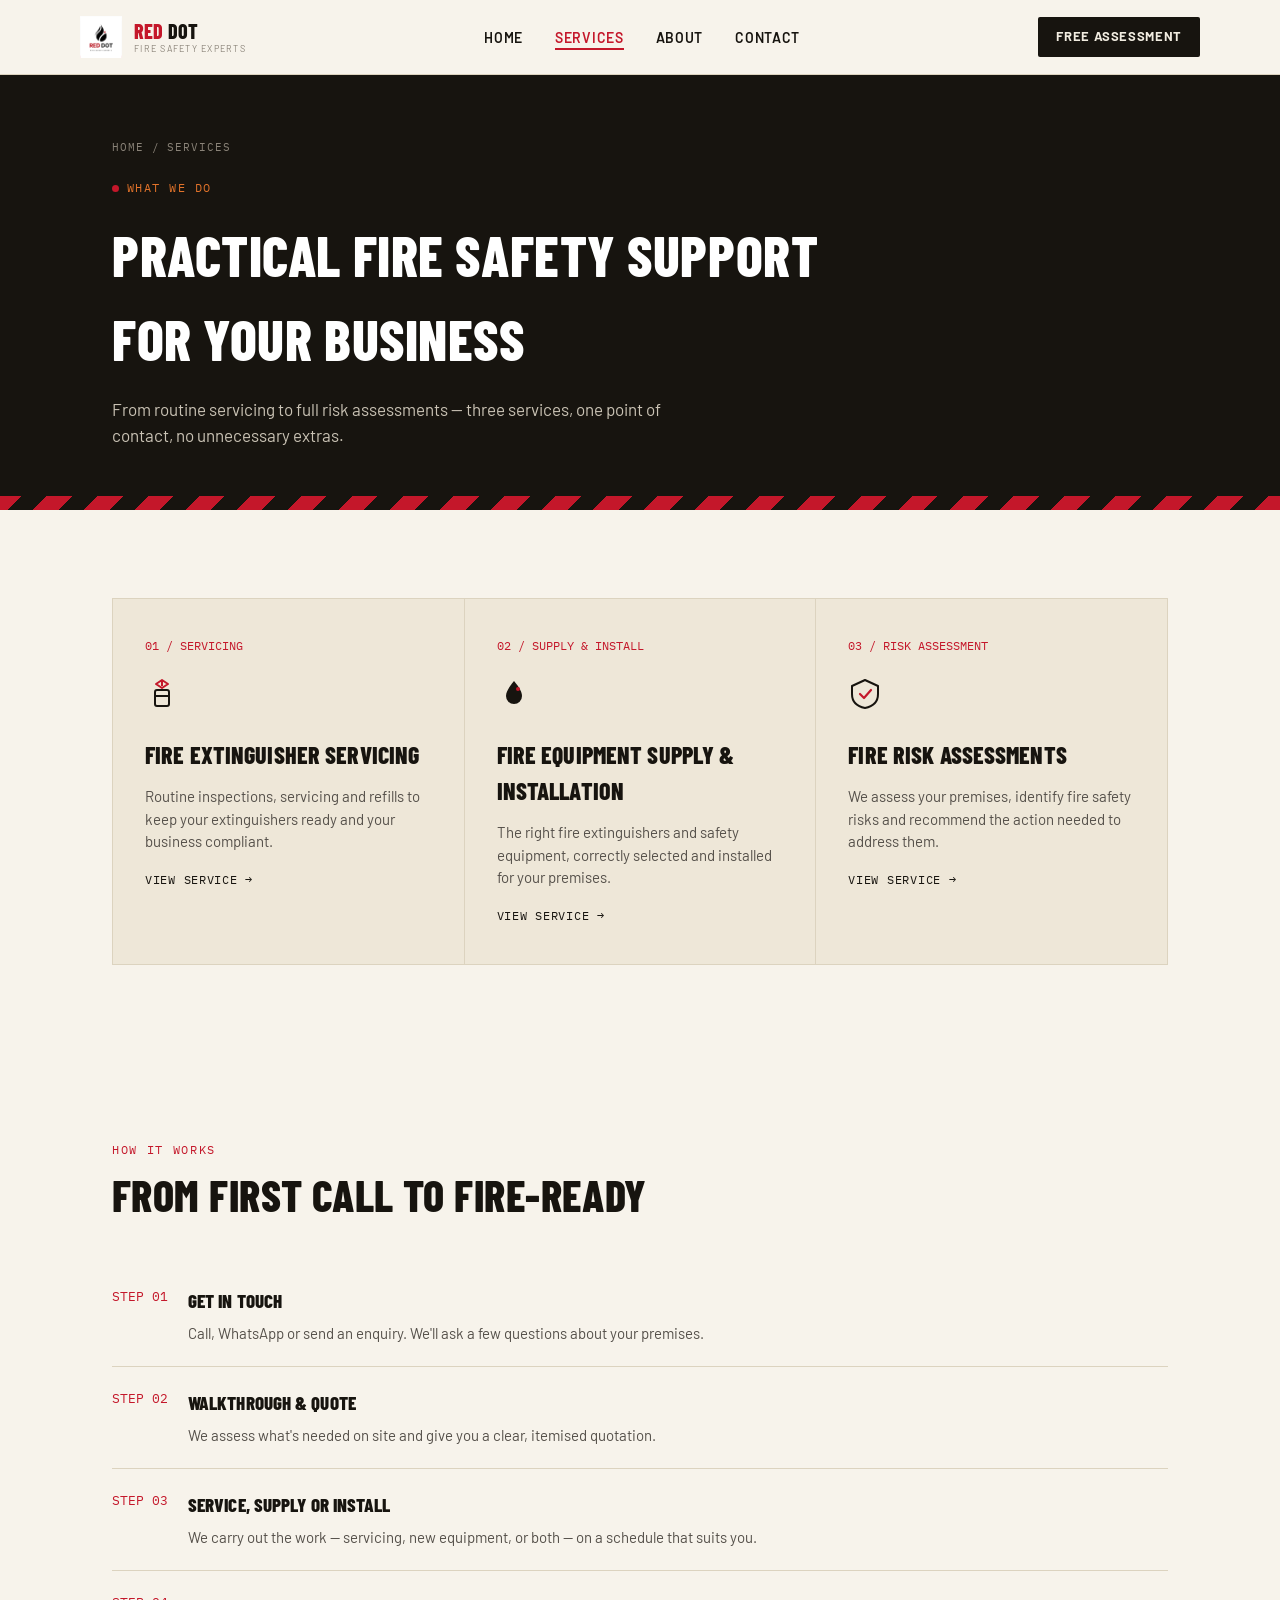
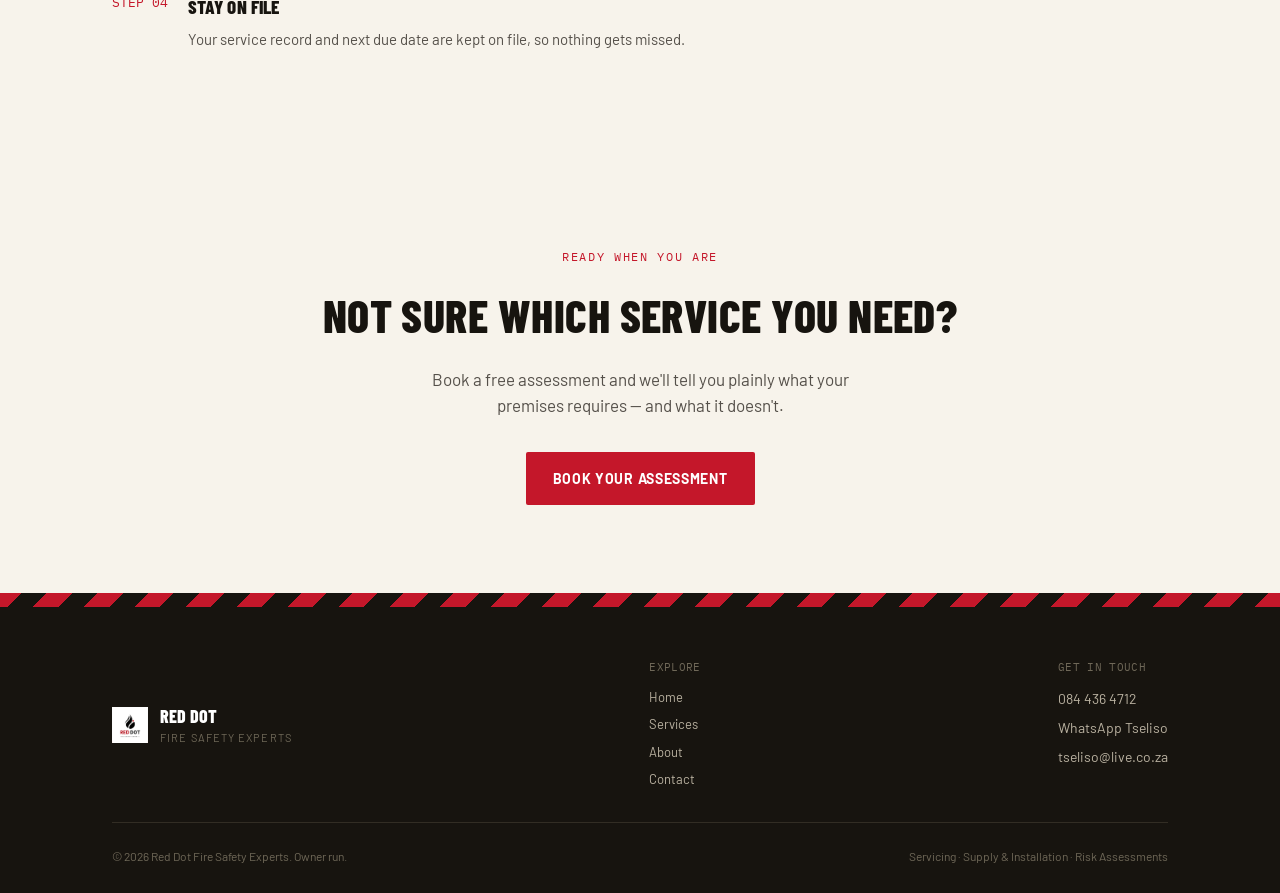
==== services/index.html @ 3ea18619 "Add project files." ====
<!DOCTYPE html>
<html lang="en">
<head>
<meta charset="UTF-8">
<meta name="viewport" content="width=device-width, initial-scale=1.0">
<title>Services — Red Dot Fire Safety Experts</title>
<meta name="description" content="Fire extinguisher servicing, equipment supply and installation, and fire risk assessments for businesses across South Africa.">
<link rel="preconnect" href="https://fonts.googleapis.com">
<link rel="preconnect" href="https://fonts.gstatic.com" crossorigin>
<link href="https://fonts.googleapis.com/css2?family=Barlow+Condensed:wght@600;700;800&family=Barlow:wght@400;500;600&family=IBM+Plex+Mono:wght@500;600&display=swap" rel="stylesheet">
<link rel="stylesheet" href="../assets/style.css">
</head>
<body>
<header>
  <div class="wrap nav-row">
    <a href="../index.html" class="brand">
      <img src="../assets/logo.png" alt="Red Dot Fire Safety Experts logo">
      <div class="brand-name">
        <span class="lockup"><span class="red">Red</span> <span class="ink">Dot</span></span>
        <span class="tag">Fire Safety Experts</span>
      </div>
    </a>
    <nav class="desktop-nav">
      <ul>
        <li><a href="../index.html">Home</a></li>
        <li><a href="../services/index.html" class="active">Services</a></li>
        <li><a href="../about.html">About</a></li>
        <li><a href="../contact.html">Contact</a></li>
      </ul>
    </nav>
    <a href="../contact.html" class="nav-cta desktop-only">Free assessment</a>
    <button class="nav-toggle" id="navToggle" aria-label="Open menu">
      <span></span><span></span><span></span>
    </button>
  </div>
</header>

<div class="mobile-panel" id="mobilePanel">
  <div class="close-row"><button class="close-btn" id="navClose" aria-label="Close menu">&times;</button></div>
  <ul>
    <li><a href="../index.html">Home</a></li>
    <li><a href="../services/index.html" class="active">Services</a></li>
    <li><a href="../about.html">About</a></li>
    <li><a href="../contact.html">Contact</a></li>
  </ul>
  <a href="../contact.html" class="btn btn-primary mp-cta">Free assessment</a>
</div>
<main>

<section class="page-banner">
  <div class="wrap">
    <div class="crumb"><a href="../index.html">Home</a><span class="sep">/</span>Services</div>
    <span class="eyebrow"><span class="dot-mark"></span>What we do</span>
    <h1>Practical fire safety support for your business</h1>
    <p>From routine servicing to full risk assessments &mdash; three services, one point of contact, no unnecessary extras.</p>
  </div>
</section>

<div class="hazard"></div>

<section>
  <div class="wrap">
    <div class="svc-grid reveal">
      <a href="servicing.html" class="svc-card">
        <span class="svc-num">01 / SERVICING</span>
        <svg class="svc-icon" viewBox="0 0 34 34" fill="none"><path d="M17 3v6M17 3l6 4-6 4-6-4 6-4Z" stroke="#C4172A" stroke-width="2" stroke-linejoin="round"/><rect x="10" y="13" width="14" height="16" rx="2" stroke="#17140F" stroke-width="2"/><path d="M10 19h14" stroke="#17140F" stroke-width="2"/></svg>
        <h3>Fire extinguisher servicing</h3>
        <p>Routine inspections, servicing and refills to keep your extinguishers ready and your business compliant.</p>
        <span class="svc-more">View service &rarr;</span>
      </a>
      <a href="supply-install.html" class="svc-card">
        <span class="svc-num">02 / SUPPLY &amp; INSTALL</span>
        <svg class="svc-icon" viewBox="0 0 34 34" fill="none"><path d="M17 4C12 10 9 15 9 19a8 8 0 0 0 16 0c0-4-3-9-8-15Z" fill="#17140F"/><circle cx="21" cy="12" r="2" fill="#C4172A"/></svg>
        <h3>Fire equipment supply &amp; installation</h3>
        <p>The right fire extinguishers and safety equipment, correctly selected and installed for your premises.</p>
        <span class="svc-more">View service &rarr;</span>
      </a>
      <a href="risk-assessment.html" class="svc-card">
        <span class="svc-num">03 / RISK ASSESSMENT</span>
        <svg class="svc-icon" viewBox="0 0 34 34" fill="none"><path d="M17 3 30 9v8c0 8-5.5 12.5-13 14C9.5 29.5 4 25 4 17V9l13-6Z" stroke="#17140F" stroke-width="2" stroke-linejoin="round"/><path d="M12 17l4 4 7-8" stroke="#C4172A" stroke-width="2.2" stroke-linecap="round" stroke-linejoin="round"/></svg>
        <h3>Fire risk assessments</h3>
        <p>We assess your premises, identify fire safety risks and recommend the action needed to address them.</p>
        <span class="svc-more">View service &rarr;</span>
      </a>
    </div>
  </div>
</section>

<section class="why">
  <div class="wrap">
    <div class="section-head reveal">
      <span class="kicker">How it works</span>
      <h2>From first call to fire-ready</h2>
    </div>
    <ul class="process reveal">
      <li><span class="step-num">STEP 01</span><div><h3>Get in touch</h3><p>Call, WhatsApp or send an enquiry. We'll ask a few questions about your premises.</p></div></li>
      <li><span class="step-num">STEP 02</span><div><h3>Walkthrough &amp; quote</h3><p>We assess what's needed on site and give you a clear, itemised quotation.</p></div></li>
      <li><span class="step-num">STEP 03</span><div><h3>Service, supply or install</h3><p>We carry out the work &mdash; servicing, new equipment, or both &mdash; on a schedule that suits you.</p></div></li>
      <li><span class="step-num">STEP 04</span><div><h3>Stay on file</h3><p>Your service record and next due date are kept on file, so nothing gets missed.</p></div></li>
    </ul>
  </div>
</section>

<section class="cta">
  <div class="wrap">
    <div class="cta-inner reveal">
      <span class="kicker">Ready when you are</span>
      <h2>Not sure which service you need?</h2>
      <p>Book a free assessment and we'll tell you plainly what your premises requires &mdash; and what it doesn't.</p>
      <div class="btn-row">
        <a href="../contact.html" class="btn btn-primary">Book your assessment</a>
      </div>
    </div>
  </div>
</section>

</main>

<div class="hazard"></div>

<footer>
  <div class="wrap">
    <div class="foot-grid">
      <div class="foot-brand">
        <img src="../assets/logo.png" alt="Red Dot logo">
        <div>
          <div class="foot-brand-name">Red Dot</div>
          <div style="font-size:11px; letter-spacing:0.1em; text-transform:uppercase; color:#6F6858;">Fire Safety Experts</div>
        </div>
      </div>
      <div class="foot-links">
        <span class="mono">Explore</span>
        <a href="../index.html">Home</a>
        <a href="../services/index.html">Services</a>
        <a href="../about.html">About</a>
        <a href="../contact.html">Contact</a>
      </div>
      <div class="foot-contact">
        <span class="mono" style="color:#6F6858; font-size:11px; text-transform:uppercase; margin-bottom:4px;">Get in touch</span>
        <a href="tel:+27844364712">084 436 4712</a>
        <a href="https://wa.me/27844364712" target="_blank" rel="noopener">WhatsApp Tseliso</a>
        <a href="mailto:tseliso@live.co.za">tseliso@live.co.za</a>
      </div>
    </div>
    <div class="foot-bottom">
      <span>&copy; 2026 Red Dot Fire Safety Experts. Owner run.</span>
      <span>Servicing &middot; Supply &amp; Installation &middot; Risk Assessments</span>
    </div>
  </div>
</footer>

<script src="../assets/site.js"></script>
</body>
</html>
---- assets/style.css ----
/* Red Dot Fire Safety Experts — shared stylesheet */
:root{
  --ink:#17140F;
  --ink-2:#211D16;
  --paper:#F7F3EB;
  --paper-2:#EEE7D8;
  --red:#C4172A;
  --red-dark:#961020;
  --ember:#E2732A;
  --ash:#55504A;
  --ash-light:#8A8378;
  --line:#DCD3BF;
  --cream-text:#F1ECE0;
}
*{box-sizing:border-box; margin:0; padding:0;}
html{scroll-behavior:smooth;}
body{
  font-family:'Barlow', sans-serif;
  background:var(--paper);
  color:var(--ash);
  line-height:1.5;
  -webkit-font-smoothing:antialiased;
  overflow-x:hidden;
}
h1,h2,h3,.display{
  font-family:'Barlow Condensed', sans-serif;
  text-transform:uppercase;
  letter-spacing:0.01em;
  font-weight:800;
  color:var(--ink);
}
.mono{ font-family:'IBM Plex Mono', monospace; letter-spacing:0.03em; }
a{color:inherit; text-decoration:none;}
img{display:block; max-width:100%;}
ul{list-style:none;}
.wrap{ max-width:1120px; margin:0 auto; padding:0 32px; }
@media(max-width:640px){ .wrap{padding:0 20px;} }

/* ---------- Hazard stripe signature element ---------- */
.hazard{
  height:14px;
  background:repeating-linear-gradient(-45deg, var(--red) 0px, var(--red) 18px, var(--ink) 18px, var(--ink) 36px);
}
.hazard.thin{height:8px;}

/* ---------- Header ---------- */
header{ position:sticky; top:0; z-index:50; background:var(--paper); border-bottom:1px solid var(--line); }
.nav-row{ display:flex; align-items:center; justify-content:space-between; padding:16px 0; }
.brand{display:flex; align-items:center; gap:12px;}
.brand img{height:42px; width:42px; object-fit:contain;}
.brand-name{display:flex; flex-direction:column; line-height:1.05;}
.brand-name .lockup{font-family:'Barlow Condensed'; font-weight:800; font-size:20px; text-transform:uppercase; letter-spacing:0.01em;}
.brand-name .lockup .red{color:var(--red);}
.brand-name .lockup .ink{color:var(--ink);}
.brand-name .tag{font-size:9px; letter-spacing:0.14em; color:var(--ash-light); text-transform:uppercase; margin-top:2px;}
nav.desktop-nav ul{display:flex; gap:32px;}
nav a{ font-size:14px; font-weight:600; text-transform:uppercase; letter-spacing:0.05em; color:var(--ink); position:relative; padding-bottom:4px; }
nav a::after{ content:""; position:absolute; left:0; bottom:0; width:0; height:2px; background:var(--red); transition:width .25s ease; }
nav a:hover::after, nav a.active::after{width:100%;}
nav a.active{color:var(--red);}
.nav-cta{ display:inline-block; background:var(--ink); color:var(--cream-text)!important; font-size:13px; font-weight:700; text-transform:uppercase; letter-spacing:0.05em; padding:10px 18px; border-radius:2px; }
.nav-cta:hover{background:var(--red);}
.nav-toggle{display:none; background:none; border:none; cursor:pointer; padding:8px;}
.nav-toggle span{display:block; width:24px; height:2px; background:var(--ink); margin:5px 0;}
@media(max-width:820px){
  nav.desktop-nav{display:none;}
  .nav-toggle{display:block;}
  .nav-cta.desktop-only{display:none;}
}

/* Mobile nav panel */
.mobile-panel{ display:none; position:fixed; inset:0; background:var(--ink); z-index:100; flex-direction:column; padding:28px 24px; }
.mobile-panel.open{display:flex;}
.mobile-panel .close-row{display:flex; justify-content:flex-end;}
.mobile-panel button.close-btn{background:none; border:none; color:#fff; font-size:28px; cursor:pointer;}
.mobile-panel ul{margin-top:40px; display:flex; flex-direction:column; gap:26px;}
.mobile-panel a{color:#fff; font-family:'Barlow Condensed'; font-size:32px; text-transform:uppercase; font-weight:700;}
.mobile-panel a.active{color:var(--red);}
.mobile-panel .mp-cta{margin-top:40px;}

/* ---------- Buttons ---------- */
.btn-row{display:flex; gap:16px; flex-wrap:wrap; align-items:center;}
.btn{ display:inline-flex; align-items:center; gap:10px; padding:15px 26px; font-weight:700; font-size:14px; text-transform:uppercase; letter-spacing:0.05em; border-radius:2px; border:1px solid transparent; cursor:pointer; }
.btn-primary{background:var(--red); color:#fff;}
.btn-primary:hover{background:var(--red-dark);}
.btn-ghost-dark{border-color:#4A453B; color:var(--cream-text);}
.btn-ghost-dark:hover{border-color:var(--ember); color:var(--ember);}
.btn-ghost-light{border-color:var(--line); color:var(--ink);}
.btn-ghost-light:hover{border-color:var(--red); color:var(--red);}

/* ---------- Hero (home) ---------- */
.hero{ background:var(--ink); color:var(--cream-text); position:relative; overflow:hidden; }
.hero-inner{ padding:96px 0 80px; display:grid; grid-template-columns:1.15fr 0.85fr; gap:48px; align-items:center; position:relative; z-index:2; }
@media(max-width:900px){ .hero-inner{grid-template-columns:1fr; padding:64px 0 56px;} }
.eyebrow{ display:inline-flex; align-items:center; gap:8px; font-family:'IBM Plex Mono'; font-size:12px; letter-spacing:0.12em; text-transform:uppercase; color:var(--ember); margin-bottom:22px; }
.eyebrow .dot-mark{width:7px; height:7px; border-radius:50%; background:var(--red); display:inline-block;}
.hero h1{ font-size:clamp(40px, 6vw, 72px); line-height:0.98; color:#fff; margin-bottom:26px; }
.hero h1 .accent{color:var(--red);}
.hero p.lead{ font-size:18px; color:#C9C2B4; max-width:480px; margin-bottom:34px; }
.flame-stage{ position:relative; display:flex; align-items:center; justify-content:center; }
.flame-stage svg{width:100%; max-width:280px; height:auto;}
@media(max-width:900px){ .flame-stage{margin-top:8px;} .flame-stage svg{max-width:190px;} }

/* ---------- Page banner (interior pages) ---------- */
.page-banner{ background:var(--ink); color:var(--cream-text); padding:64px 0 48px; }
.page-banner .eyebrow{margin-bottom:16px;}
.page-banner h1{ font-size:clamp(34px,5vw,56px); color:#fff; max-width:720px; }
.page-banner p{ font-size:17px; color:#C9C2B4; max-width:560px; margin-top:16px; }
.crumb{ font-family:'IBM Plex Mono'; font-size:11px; letter-spacing:0.08em; text-transform:uppercase; color:var(--ash-light); margin-bottom:18px; }
.crumb a:hover{color:var(--red);}
.crumb .sep{margin:0 8px; color:var(--ash-light);}

/* ---------- Section shared ---------- */
section{padding:88px 0;}
@media(max-width:640px){ section{padding:60px 0;} }
.section-head{max-width:640px; margin-bottom:48px;}
.kicker{ font-family:'IBM Plex Mono'; font-size:12px; letter-spacing:0.14em; text-transform:uppercase; color:var(--red); margin-bottom:14px; display:block; }
.section-head h2{font-size:clamp(30px,4vw,44px); line-height:1.02;}
.section-head p{margin-top:18px; font-size:17px; color:var(--ash); max-width:560px;}

/* ---------- Why Red Dot / checklist ---------- */
.why{background:var(--paper);}
.why-grid{display:grid; grid-template-columns:1fr 1fr; gap:64px; align-items:start;}
@media(max-width:820px){ .why-grid{grid-template-columns:1fr; gap:40px;} }
.checklist li{ display:flex; gap:16px; align-items:flex-start; padding:16px 0; border-bottom:1px solid var(--line); }
.checklist li:first-child{padding-top:0;}
.checklist li:last-child{border-bottom:none;}
.checklist .box{ flex:0 0 20px; width:20px; height:20px; margin-top:2px; border:2px solid var(--red); position:relative; }
.checklist .box::before, .checklist .box::after{ content:""; position:absolute; background:var(--red); }
.checklist .box::before{ width:12px; height:2.2px; top:9px; left:4px; transform:rotate(45deg) scaleX(0.5); transform-origin:left; }
.checklist .box::after{ width:16px; height:2.2px; top:9px; left:4px; transform:rotate(-45deg) scaleX(0.9); transform-origin:left; }
.checklist strong{display:block; color:var(--ink); font-size:16px; font-weight:600; margin-bottom:2px;}
.checklist span{font-size:15px; color:var(--ash);}

/* Inspection tag visual */
.tag-card{ background:var(--ink); color:var(--cream-text); padding:36px 32px 32px; position:relative; max-width:380px; border-radius:3px; }
.tag-card::before{ content:""; position:absolute; top:16px; left:50%; transform:translateX(-50%); width:16px; height:16px; border-radius:50%; background:var(--paper); box-shadow: inset 0 0 0 3px var(--ink-2); }
.tag-head{ display:flex; justify-content:space-between; align-items:baseline; border-bottom:1px dashed #4A453B; padding-bottom:14px; margin-bottom:16px; }
.tag-head .mono{font-size:11px; color:var(--ember);}
.tag-head h3{color:#fff; font-size:22px;}
.tag-rows div{ display:flex; justify-content:space-between; font-size:13px; padding:9px 0; border-bottom:1px solid #322D24; color:#C9C2B4; }
.tag-rows div span:last-child{color:var(--cream-text); font-family:'IBM Plex Mono'; font-size:12px;}
.tag-status{ margin-top:18px; display:inline-flex; align-items:center; gap:8px; font-family:'IBM Plex Mono'; font-size:12px; letter-spacing:0.06em; color:#7CC98A; }
.tag-status .pip{width:8px; height:8px; border-radius:50%; background:#7CC98A;}

/* ---------- Services grid ---------- */
.services{background:var(--paper-2);}
.svc-grid{display:grid; grid-template-columns:repeat(3,1fr); gap:1px; background:var(--line); border:1px solid var(--line);}
@media(max-width:820px){ .svc-grid{grid-template-columns:1fr;} }
.svc-card{ background:var(--paper-2); padding:38px 32px; position:relative; transition:background .2s ease; display:block; }
.svc-card:hover{background:var(--paper);}
.svc-num{font-family:'IBM Plex Mono'; font-size:12px; color:var(--red); margin-bottom:22px; display:block;}
.svc-card h3{font-size:24px; margin-bottom:12px; letter-spacing:0.005em;}
.svc-card p{font-size:15px; color:var(--ash);}
.svc-icon{width:34px; height:34px; margin-bottom:20px;}
.svc-more{ margin-top:18px; display:inline-flex; align-items:center; gap:6px; font-family:'IBM Plex Mono'; font-size:12px; text-transform:uppercase; letter-spacing:0.06em; color:var(--ink); }
.svc-card:hover .svc-more{color:var(--red);}

/* ---------- Service detail includes list ---------- */
.includes{display:grid; grid-template-columns:1fr 1fr; gap:0 48px;}
@media(max-width:640px){ .includes{grid-template-columns:1fr;} }
.includes li{ display:flex; gap:14px; align-items:flex-start; padding:14px 0; border-bottom:1px solid var(--line); font-size:15px; color:var(--ash); }
.includes li::before{ content:""; flex:0 0 8px; width:8px; height:8px; margin-top:6px; background:var(--red); }

/* ---------- Process steps ---------- */
.process{list-style:none; counter-reset:step;}
.process li{ display:grid; grid-template-columns:56px 1fr; gap:20px; padding:22px 0; border-bottom:1px solid var(--line); }
.process li:last-child{border-bottom:none;}
.process .step-num{ font-family:'IBM Plex Mono'; font-size:13px; color:var(--red); }
.process h3{font-size:19px; margin-bottom:6px; letter-spacing:0.005em;}
.process p{font-size:15px; color:var(--ash);}

/* ---------- Testimonial ---------- */
.quote-band{ background:var(--ink); color:var(--cream-text); text-align:left; }
.quote-band .wrap{max-width:820px;}
.quote-mark{font-family:'Barlow Condensed'; font-size:80px; color:var(--red); line-height:0.5; margin-bottom:10px; display:block;}
.quote-band blockquote{ font-family:'Barlow Condensed'; font-weight:700; text-transform:none; font-size:clamp(26px,3.6vw,38px); line-height:1.18; color:#fff; letter-spacing:0; }
.quote-cite{margin-top:26px; font-size:14px; color:#B9B1A0;}
.quote-cite strong{color:var(--ember);}

/* ---------- CTA ---------- */
.cta{background:var(--paper); text-align:center;}
.cta-inner{max-width:640px; margin:0 auto; text-align:center;}
.cta h2{font-size:clamp(30px,4.4vw,46px);}
.cta p{margin:18px auto 34px; font-size:17px; color:var(--ash); max-width:480px;}
.cta .btn-row{justify-content:center;}

/* ---------- Contact page ---------- */
.contact-grid{display:grid; grid-template-columns:1fr 1fr; gap:64px; align-items:start;}
@media(max-width:900px){ .contact-grid{grid-template-columns:1fr; gap:48px;} }
.contact-card{ border:1px solid var(--line); padding:28px; margin-bottom:16px; }
.contact-card .mono{font-size:11px; color:var(--red); text-transform:uppercase; margin-bottom:8px; display:block;}
.contact-card a, .contact-card span.val{font-size:18px; color:var(--ink); font-weight:600;}
.contact-card a:hover{color:var(--red);}
.field{margin-bottom:20px;}
.field label{ display:block; font-family:'IBM Plex Mono'; font-size:11px; text-transform:uppercase; letter-spacing:0.06em; color:var(--ash-light); margin-bottom:8px; }
.field input, .field textarea, .field select{ width:100%; padding:13px 14px; border:1px solid var(--line); background:var(--paper); font-family:'Barlow'; font-size:15px; color:var(--ink); }
.field input:focus, .field textarea:focus, .field select:focus{ outline:none; border-color:var(--red); }
.field textarea{resize:vertical; min-height:120px;}
.form-note{font-size:13px; color:var(--ash-light); margin-top:10px;}

/* ---------- About page extras ---------- */
.about-hero-grid{display:grid; grid-template-columns:1.2fr 0.8fr; gap:56px; align-items:center;}
@media(max-width:900px){ .about-hero-grid{grid-template-columns:1fr;} }
.stat-row{display:flex; gap:40px; flex-wrap:wrap; margin-top:28px;}
.stat{border-left:2px solid var(--red); padding-left:14px;}
.stat .num{font-family:'Barlow Condensed'; font-weight:800; font-size:34px; color:var(--ink); display:block;}
.stat .lbl{font-family:'IBM Plex Mono'; font-size:11px; text-transform:uppercase; color:var(--ash-light);}

/* ---------- Footer ---------- */
footer{background:var(--ink); color:#B9B1A0; padding:52px 0 28px;}
.foot-grid{display:flex; justify-content:space-between; flex-wrap:wrap; gap:32px; padding-bottom:32px;}
.foot-brand{display:flex; gap:12px; align-items:center;}
.foot-brand img{height:36px; width:36px;}
.foot-brand-name{font-family:'Barlow Condensed'; font-weight:800; font-size:18px; text-transform:uppercase; color:#fff;}
.foot-links{display:flex; flex-direction:column; gap:8px; font-size:13px;}
.foot-links .mono{color:#6F6858; font-size:11px; text-transform:uppercase; margin-bottom:4px;}
.foot-links a:hover{color:var(--red);}
.foot-contact{display:flex; flex-direction:column; gap:8px; font-size:14px;}
.foot-contact a:hover{color:var(--red);}
.foot-bottom{ display:flex; justify-content:space-between; flex-wrap:wrap; gap:12px; padding-top:24px; border-top:1px solid #322D24; font-size:12px; color:#6F6858; }

/* Reveal animation */
.reveal{opacity:0; transform:translateY(18px); transition:opacity .6s ease, transform .6s ease;}
.reveal.in{opacity:1; transform:translateY(0);}
@media (prefers-reduced-motion: reduce){
  .reveal{opacity:1; transform:none; transition:none;}
  html{scroll-behavior:auto;}
}
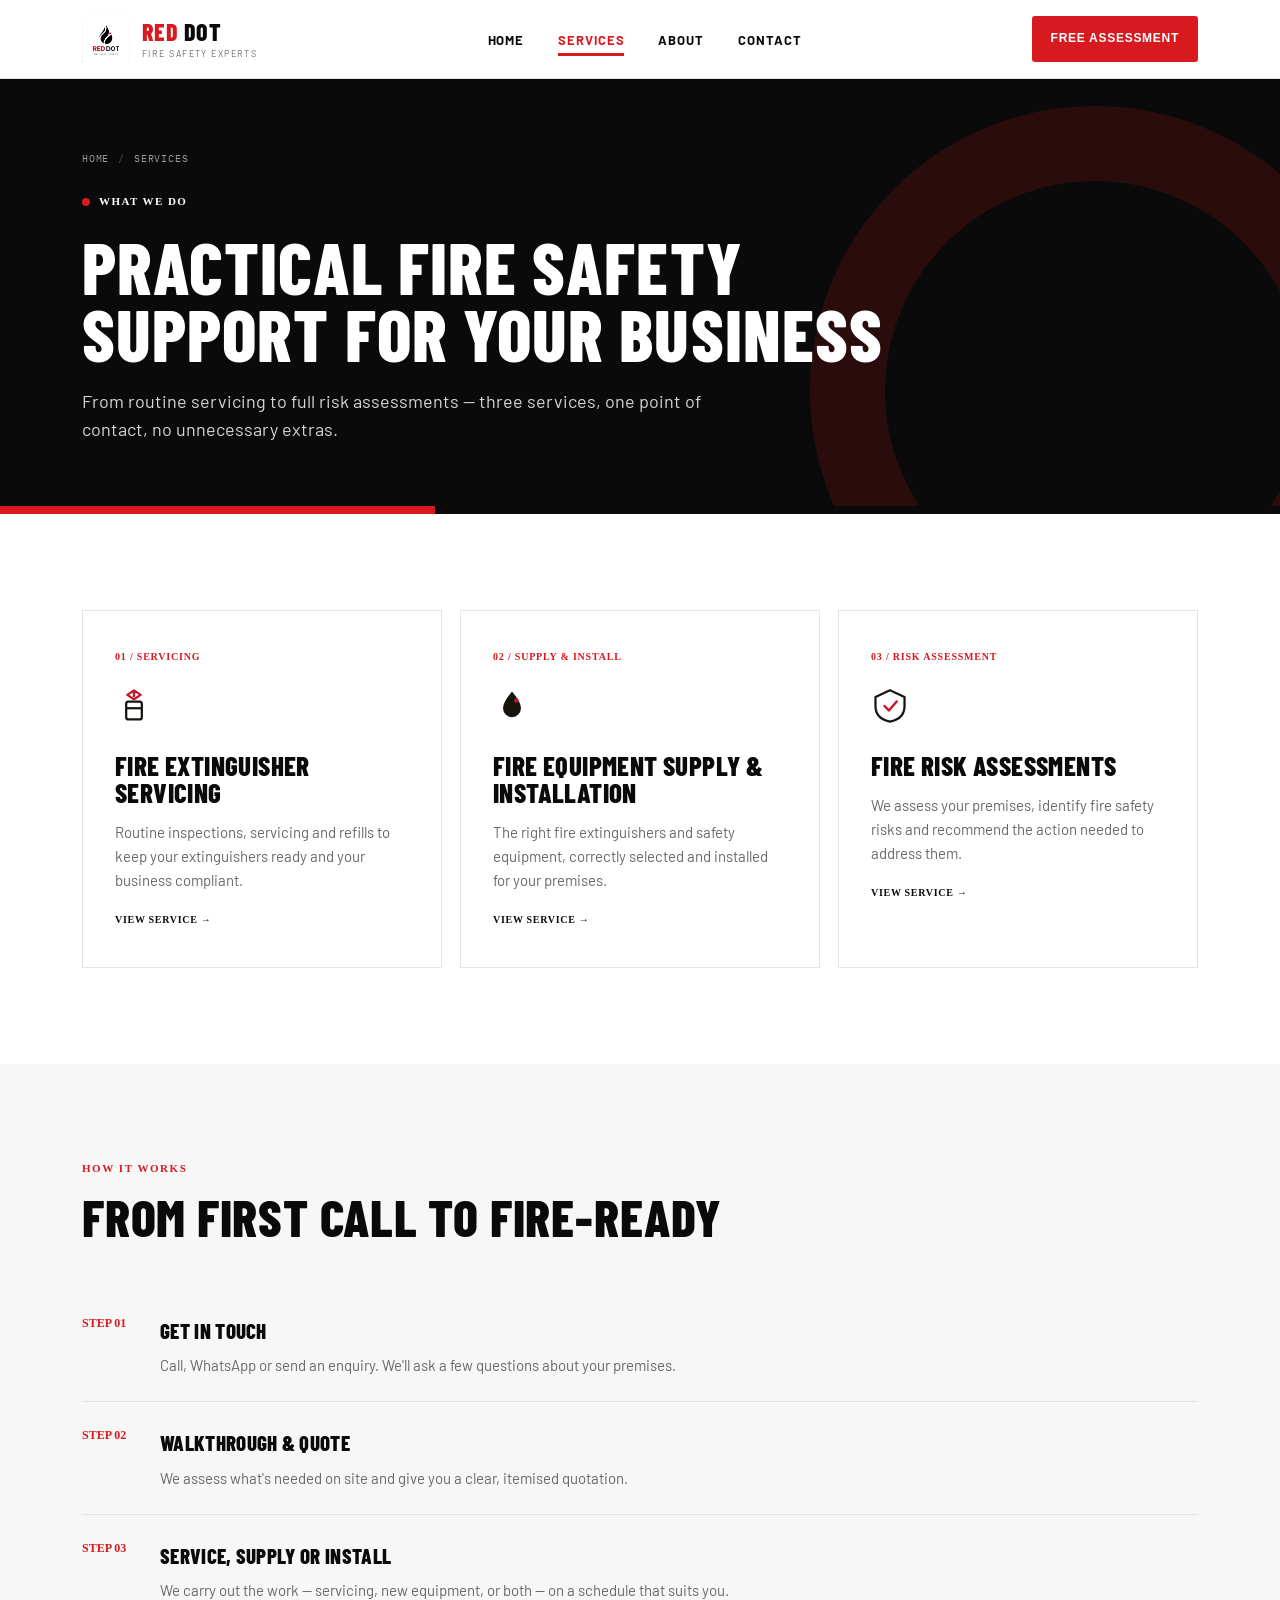
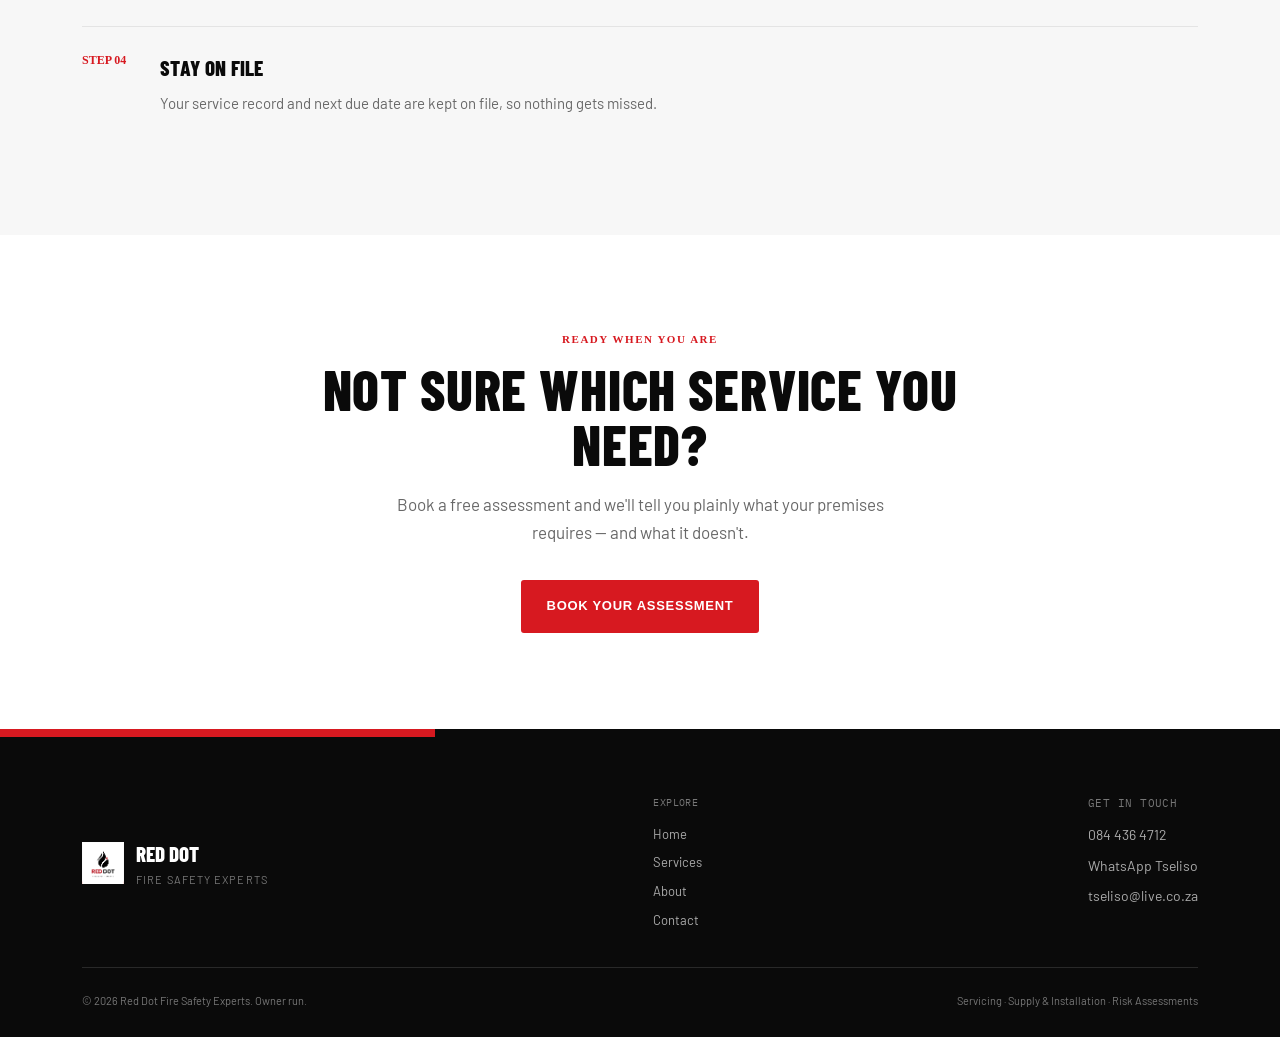
==== commit 4c19b641: "Align markup with white black red theme" ====
--- a/services/index.html
+++ b/services/index.html
@@ -125,7 +125,7 @@
         <img src="../assets/logo.png" alt="Red Dot logo">
         <div>
           <div class="foot-brand-name">Red Dot</div>
-          <div style="font-size:11px; letter-spacing:0.1em; text-transform:uppercase; color:#6F6858;">Fire Safety Experts</div>
+          <div style="font-size:11px; letter-spacing:0.1em; text-transform:uppercase; color:#777777;">Fire Safety Experts</div>
         </div>
       </div>
       <div class="foot-links">
@@ -136,7 +136,7 @@
         <a href="../contact.html">Contact</a>
       </div>
       <div class="foot-contact">
-        <span class="mono" style="color:#6F6858; font-size:11px; text-transform:uppercase; margin-bottom:4px;">Get in touch</span>
+        <span class="mono" style="color:#777777; font-size:11px; text-transform:uppercase; margin-bottom:4px;">Get in touch</span>
         <a href="tel:+27844364712">084 436 4712</a>
         <a href="https://wa.me/27844364712" target="_blank" rel="noopener">WhatsApp Tseliso</a>
         <a href="mailto:tseliso@live.co.za">tseliso@live.co.za</a>
--- a/assets/style.css
+++ b/assets/style.css
@@ -1,229 +1,350 @@
-/* Red Dot Fire Safety Experts — shared stylesheet */
+/* Red Dot Fire Safety Experts — White / Black / Red visual system */
 :root{
-  --ink:#17140F;
-  --ink-2:#211D16;
-  --paper:#F7F3EB;
-  --paper-2:#EEE7D8;
-  --red:#C4172A;
-  --red-dark:#961020;
-  --ember:#E2732A;
-  --ash:#55504A;
-  --ash-light:#8A8378;
-  --line:#DCD3BF;
-  --cream-text:#F1ECE0;
-}
-*{box-sizing:border-box; margin:0; padding:0;}
+  --white:#FFFFFF;
+  --off-white:#F7F7F7;
+  --black:#0A0A0A;
+  --black-2:#151515;
+  --red:#D71920;
+  --red-dark:#A90F15;
+  --text:#242424;
+  --muted:#686868;
+  --line:#E4E4E4;
+  --soft-red:#FFF1F2;
+  --success:#16824B;
+}
+*{box-sizing:border-box;margin:0;padding:0;}
 html{scroll-behavior:smooth;}
 body{
-  font-family:'Barlow', sans-serif;
-  background:var(--paper);
-  color:var(--ash);
-  line-height:1.5;
+  font-family:'Barlow',Arial,sans-serif;
+  background:var(--white);
+  color:var(--text);
+  line-height:1.6;
   -webkit-font-smoothing:antialiased;
   overflow-x:hidden;
 }
 h1,h2,h3,.display{
-  font-family:'Barlow Condensed', sans-serif;
+  font-family:'Barlow Condensed',Arial,sans-serif;
   text-transform:uppercase;
-  letter-spacing:0.01em;
+  letter-spacing:.015em;
   font-weight:800;
-  color:var(--ink);
-}
-.mono{ font-family:'IBM Plex Mono', monospace; letter-spacing:0.03em; }
-a{color:inherit; text-decoration:none;}
-img{display:block; max-width:100%;}
+  color:var(--black);
+}
+.mono{font-family:'IBM Plex Mono',monospace;letter-spacing:.04em;}
+a{color:inherit;text-decoration:none;}
+img{display:block;max-width:100%;}
 ul{list-style:none;}
-.wrap{ max-width:1120px; margin:0 auto; padding:0 32px; }
-@media(max-width:640px){ .wrap{padding:0 20px;} }
-
-/* ---------- Hazard stripe signature element ---------- */
+.wrap{max-width:1180px;margin:0 auto;padding:0 32px;}
+@media(max-width:640px){.wrap{padding:0 20px;}}
+
+/* Brand signature */
 .hazard{
-  height:14px;
-  background:repeating-linear-gradient(-45deg, var(--red) 0px, var(--red) 18px, var(--ink) 18px, var(--ink) 36px);
-}
-.hazard.thin{height:8px;}
-
-/* ---------- Header ---------- */
-header{ position:sticky; top:0; z-index:50; background:var(--paper); border-bottom:1px solid var(--line); }
-.nav-row{ display:flex; align-items:center; justify-content:space-between; padding:16px 0; }
-.brand{display:flex; align-items:center; gap:12px;}
-.brand img{height:42px; width:42px; object-fit:contain;}
-.brand-name{display:flex; flex-direction:column; line-height:1.05;}
-.brand-name .lockup{font-family:'Barlow Condensed'; font-weight:800; font-size:20px; text-transform:uppercase; letter-spacing:0.01em;}
+  height:8px;
+  background:linear-gradient(90deg,var(--red) 0 34%,var(--black) 34% 100%);
+}
+.hazard.thin{height:4px;}
+
+/* Header */
+header{
+  position:sticky;top:0;z-index:50;
+  background:rgba(255,255,255,.97);
+  border-bottom:1px solid var(--line);
+  backdrop-filter:blur(12px);
+}
+.nav-row{display:flex;align-items:center;justify-content:space-between;min-height:78px;gap:24px;}
+.brand{display:flex;align-items:center;gap:12px;}
+.brand img{height:48px;width:48px;object-fit:contain;}
+.brand-name{display:flex;flex-direction:column;line-height:1;}
+.brand-name .lockup{
+  font-family:'Barlow Condensed';font-weight:800;font-size:24px;
+  text-transform:uppercase;letter-spacing:.02em;
+}
 .brand-name .lockup .red{color:var(--red);}
-.brand-name .lockup .ink{color:var(--ink);}
-.brand-name .tag{font-size:9px; letter-spacing:0.14em; color:var(--ash-light); text-transform:uppercase; margin-top:2px;}
-nav.desktop-nav ul{display:flex; gap:32px;}
-nav a{ font-size:14px; font-weight:600; text-transform:uppercase; letter-spacing:0.05em; color:var(--ink); position:relative; padding-bottom:4px; }
-nav a::after{ content:""; position:absolute; left:0; bottom:0; width:0; height:2px; background:var(--red); transition:width .25s ease; }
-nav a:hover::after, nav a.active::after{width:100%;}
+.brand-name .lockup .ink{color:var(--black);}
+.brand-name .tag{
+  font-size:9px;letter-spacing:.16em;color:var(--muted);
+  text-transform:uppercase;margin-top:5px;
+}
+nav.desktop-nav ul{display:flex;align-items:center;gap:34px;}
+nav a{
+  font-size:13px;font-weight:700;text-transform:uppercase;
+  letter-spacing:.07em;color:var(--black);position:relative;padding:8px 0;
+}
+nav a::after{
+  content:"";position:absolute;left:0;bottom:0;width:0;height:3px;
+  background:var(--red);transition:width .25s ease;
+}
+nav a:hover::after,nav a.active::after{width:100%;}
 nav a.active{color:var(--red);}
-.nav-cta{ display:inline-block; background:var(--ink); color:var(--cream-text)!important; font-size:13px; font-weight:700; text-transform:uppercase; letter-spacing:0.05em; padding:10px 18px; border-radius:2px; }
-.nav-cta:hover{background:var(--red);}
-.nav-toggle{display:none; background:none; border:none; cursor:pointer; padding:8px;}
-.nav-toggle span{display:block; width:24px; height:2px; background:var(--ink); margin:5px 0;}
-@media(max-width:820px){
+.nav-cta{
+  display:inline-flex;align-items:center;justify-content:center;
+  background:var(--red);color:#fff!important;
+  font-size:12px;font-weight:800;text-transform:uppercase;
+  letter-spacing:.06em;padding:13px 19px;border-radius:3px;
+  transition:background .2s,transform .2s;
+}
+.nav-cta:hover{background:var(--black);transform:translateY(-1px);}
+.nav-toggle{display:none;background:none;border:0;cursor:pointer;padding:8px;}
+.nav-toggle span{display:block;width:26px;height:3px;background:var(--black);margin:5px 0;border-radius:2px;}
+@media(max-width:900px){
   nav.desktop-nav{display:none;}
   .nav-toggle{display:block;}
   .nav-cta.desktop-only{display:none;}
 }
 
-/* Mobile nav panel */
-.mobile-panel{ display:none; position:fixed; inset:0; background:var(--ink); z-index:100; flex-direction:column; padding:28px 24px; }
+/* Mobile navigation */
+.mobile-panel{
+  display:none;position:fixed;inset:0;background:var(--black);
+  z-index:100;flex-direction:column;padding:24px;
+}
 .mobile-panel.open{display:flex;}
-.mobile-panel .close-row{display:flex; justify-content:flex-end;}
-.mobile-panel button.close-btn{background:none; border:none; color:#fff; font-size:28px; cursor:pointer;}
-.mobile-panel ul{margin-top:40px; display:flex; flex-direction:column; gap:26px;}
-.mobile-panel a{color:#fff; font-family:'Barlow Condensed'; font-size:32px; text-transform:uppercase; font-weight:700;}
+.mobile-panel .close-row{display:flex;justify-content:flex-end;}
+.mobile-panel button.close-btn{background:none;border:0;color:#fff;font-size:36px;cursor:pointer;}
+.mobile-panel ul{margin-top:46px;display:flex;flex-direction:column;gap:24px;}
+.mobile-panel a{color:#fff;font-family:'Barlow Condensed';font-size:38px;text-transform:uppercase;font-weight:800;}
 .mobile-panel a.active{color:var(--red);}
-.mobile-panel .mp-cta{margin-top:40px;}
-
-/* ---------- Buttons ---------- */
-.btn-row{display:flex; gap:16px; flex-wrap:wrap; align-items:center;}
-.btn{ display:inline-flex; align-items:center; gap:10px; padding:15px 26px; font-weight:700; font-size:14px; text-transform:uppercase; letter-spacing:0.05em; border-radius:2px; border:1px solid transparent; cursor:pointer; }
-.btn-primary{background:var(--red); color:#fff;}
-.btn-primary:hover{background:var(--red-dark);}
-.btn-ghost-dark{border-color:#4A453B; color:var(--cream-text);}
-.btn-ghost-dark:hover{border-color:var(--ember); color:var(--ember);}
-.btn-ghost-light{border-color:var(--line); color:var(--ink);}
-.btn-ghost-light:hover{border-color:var(--red); color:var(--red);}
-
-/* ---------- Hero (home) ---------- */
-.hero{ background:var(--ink); color:var(--cream-text); position:relative; overflow:hidden; }
-.hero-inner{ padding:96px 0 80px; display:grid; grid-template-columns:1.15fr 0.85fr; gap:48px; align-items:center; position:relative; z-index:2; }
-@media(max-width:900px){ .hero-inner{grid-template-columns:1fr; padding:64px 0 56px;} }
-.eyebrow{ display:inline-flex; align-items:center; gap:8px; font-family:'IBM Plex Mono'; font-size:12px; letter-spacing:0.12em; text-transform:uppercase; color:var(--ember); margin-bottom:22px; }
-.eyebrow .dot-mark{width:7px; height:7px; border-radius:50%; background:var(--red); display:inline-block;}
-.hero h1{ font-size:clamp(40px, 6vw, 72px); line-height:0.98; color:#fff; margin-bottom:26px; }
+.mobile-panel .mp-cta{margin-top:42px;max-width:240px;}
+
+/* Buttons */
+.btn-row{display:flex;gap:14px;flex-wrap:wrap;align-items:center;}
+.btn{
+  display:inline-flex;align-items:center;justify-content:center;gap:10px;
+  min-height:50px;padding:14px 24px;font-weight:800;font-size:13px;
+  text-transform:uppercase;letter-spacing:.055em;border-radius:3px;
+  border:2px solid transparent;cursor:pointer;transition:.2s ease;
+}
+.btn-primary{background:var(--red);color:#fff;border-color:var(--red);}
+.btn-primary:hover{background:var(--black);border-color:var(--black);transform:translateY(-1px);}
+.btn-ghost-dark{border-color:#fff;color:#fff;}
+.btn-ghost-dark:hover{background:#fff;color:var(--black);}
+.btn-ghost-light{border-color:var(--black);color:var(--black);background:#fff;}
+.btn-ghost-light:hover{background:var(--black);color:#fff;}
+.btn-black{background:var(--black);color:#fff;border-color:var(--black);}
+.btn-black:hover{background:var(--red);border-color:var(--red);}
+
+/* Hero */
+.hero{
+  background:var(--white);color:var(--text);
+  position:relative;overflow:hidden;
+}
+.hero::before{
+  content:"";position:absolute;right:-150px;top:-170px;width:520px;height:520px;
+  border:90px solid var(--soft-red);border-radius:50%;pointer-events:none;
+}
+.hero-inner{
+  min-height:610px;padding:92px 0 82px;
+  display:grid;grid-template-columns:1.08fr .92fr;gap:64px;
+  align-items:center;position:relative;z-index:2;
+}
+@media(max-width:900px){.hero-inner{grid-template-columns:1fr;min-height:auto;padding:70px 0 64px;gap:36px;}}
+.eyebrow{
+  display:inline-flex;align-items:center;gap:9px;
+  font-family:'IBM Plex Mono';font-size:11px;font-weight:600;
+  letter-spacing:.13em;text-transform:uppercase;color:var(--red);margin-bottom:22px;
+}
+.eyebrow .dot-mark{width:8px;height:8px;border-radius:50%;background:var(--red);display:inline-block;}
+.hero h1{
+  font-size:clamp(52px,7.2vw,92px);line-height:.88;
+  color:var(--black);max-width:800px;margin-bottom:28px;
+}
 .hero h1 .accent{color:var(--red);}
-.hero p.lead{ font-size:18px; color:#C9C2B4; max-width:480px; margin-bottom:34px; }
-.flame-stage{ position:relative; display:flex; align-items:center; justify-content:center; }
-.flame-stage svg{width:100%; max-width:280px; height:auto;}
-@media(max-width:900px){ .flame-stage{margin-top:8px;} .flame-stage svg{max-width:190px;} }
-
-/* ---------- Page banner (interior pages) ---------- */
-.page-banner{ background:var(--ink); color:var(--cream-text); padding:64px 0 48px; }
-.page-banner .eyebrow{margin-bottom:16px;}
-.page-banner h1{ font-size:clamp(34px,5vw,56px); color:#fff; max-width:720px; }
-.page-banner p{ font-size:17px; color:#C9C2B4; max-width:560px; margin-top:16px; }
-.crumb{ font-family:'IBM Plex Mono'; font-size:11px; letter-spacing:0.08em; text-transform:uppercase; color:var(--ash-light); margin-bottom:18px; }
-.crumb a:hover{color:var(--red);}
-.crumb .sep{margin:0 8px; color:var(--ash-light);}
-
-/* ---------- Section shared ---------- */
-section{padding:88px 0;}
-@media(max-width:640px){ section{padding:60px 0;} }
-.section-head{max-width:640px; margin-bottom:48px;}
-.kicker{ font-family:'IBM Plex Mono'; font-size:12px; letter-spacing:0.14em; text-transform:uppercase; color:var(--red); margin-bottom:14px; display:block; }
-.section-head h2{font-size:clamp(30px,4vw,44px); line-height:1.02;}
-.section-head p{margin-top:18px; font-size:17px; color:var(--ash); max-width:560px;}
-
-/* ---------- Why Red Dot / checklist ---------- */
-.why{background:var(--paper);}
-.why-grid{display:grid; grid-template-columns:1fr 1fr; gap:64px; align-items:start;}
-@media(max-width:820px){ .why-grid{grid-template-columns:1fr; gap:40px;} }
-.checklist li{ display:flex; gap:16px; align-items:flex-start; padding:16px 0; border-bottom:1px solid var(--line); }
+.hero p.lead{font-size:19px;color:var(--muted);max-width:610px;margin-bottom:34px;line-height:1.55;}
+.flame-stage{
+  position:relative;display:flex;align-items:center;justify-content:center;
+  min-height:360px;
+}
+.flame-stage::before{
+  content:"";position:absolute;width:330px;height:330px;background:var(--black);
+  border-radius:50%;z-index:-1;
+}
+.flame-stage svg{width:100%;max-width:290px;height:auto;filter:drop-shadow(0 20px 30px rgba(0,0,0,.12));}
+@media(max-width:900px){.flame-stage{min-height:260px}.flame-stage::before{width:240px;height:240px}.flame-stage svg{max-width:210px;}}
+
+/* Interior banners */
+.page-banner{
+  background:var(--black);color:#fff;padding:72px 0 62px;
+  position:relative;overflow:hidden;
+}
+.page-banner::after{
+  content:"";position:absolute;right:-100px;bottom:-170px;
+  width:420px;height:420px;border:75px solid rgba(215,25,32,.16);border-radius:50%;
+}
+.page-banner .wrap{position:relative;z-index:2;}
+.page-banner .eyebrow{color:#fff;}
+.page-banner .eyebrow .dot-mark{background:var(--red);}
+.page-banner h1{font-size:clamp(42px,6vw,72px);line-height:.94;color:#fff;max-width:820px;}
+.page-banner p{font-size:18px;color:#D5D5D5;max-width:650px;margin-top:20px;line-height:1.55;}
+.crumb{font-family:'IBM Plex Mono';font-size:10px;letter-spacing:.08em;text-transform:uppercase;color:#999;margin-bottom:20px;}
+.crumb a:hover{color:#fff;}
+.crumb .sep{margin:0 9px;color:#555;}
+
+/* Sections */
+section{padding:96px 0;}
+@media(max-width:640px){section{padding:68px 0;}}
+.section-head{max-width:680px;margin-bottom:48px;}
+.kicker{
+  font-family:'IBM Plex Mono';font-size:11px;font-weight:600;
+  letter-spacing:.14em;text-transform:uppercase;color:var(--red);
+  margin-bottom:13px;display:block;
+}
+.section-head h2{font-size:clamp(34px,4.5vw,52px);line-height:.98;}
+.section-head p{margin-top:18px;font-size:17px;color:var(--muted);max-width:580px;}
+
+/* Why / checklist */
+.why{background:var(--off-white);}
+.why-grid{display:grid;grid-template-columns:1fr 1fr;gap:76px;align-items:start;}
+@media(max-width:820px){.why-grid{grid-template-columns:1fr;gap:48px;}}
+.checklist li{
+  display:flex;gap:16px;align-items:flex-start;padding:18px 0;
+  border-bottom:1px solid var(--line);
+}
 .checklist li:first-child{padding-top:0;}
-.checklist li:last-child{border-bottom:none;}
-.checklist .box{ flex:0 0 20px; width:20px; height:20px; margin-top:2px; border:2px solid var(--red); position:relative; }
-.checklist .box::before, .checklist .box::after{ content:""; position:absolute; background:var(--red); }
-.checklist .box::before{ width:12px; height:2.2px; top:9px; left:4px; transform:rotate(45deg) scaleX(0.5); transform-origin:left; }
-.checklist .box::after{ width:16px; height:2.2px; top:9px; left:4px; transform:rotate(-45deg) scaleX(0.9); transform-origin:left; }
-.checklist strong{display:block; color:var(--ink); font-size:16px; font-weight:600; margin-bottom:2px;}
-.checklist span{font-size:15px; color:var(--ash);}
-
-/* Inspection tag visual */
-.tag-card{ background:var(--ink); color:var(--cream-text); padding:36px 32px 32px; position:relative; max-width:380px; border-radius:3px; }
-.tag-card::before{ content:""; position:absolute; top:16px; left:50%; transform:translateX(-50%); width:16px; height:16px; border-radius:50%; background:var(--paper); box-shadow: inset 0 0 0 3px var(--ink-2); }
-.tag-head{ display:flex; justify-content:space-between; align-items:baseline; border-bottom:1px dashed #4A453B; padding-bottom:14px; margin-bottom:16px; }
-.tag-head .mono{font-size:11px; color:var(--ember);}
-.tag-head h3{color:#fff; font-size:22px;}
-.tag-rows div{ display:flex; justify-content:space-between; font-size:13px; padding:9px 0; border-bottom:1px solid #322D24; color:#C9C2B4; }
-.tag-rows div span:last-child{color:var(--cream-text); font-family:'IBM Plex Mono'; font-size:12px;}
-.tag-status{ margin-top:18px; display:inline-flex; align-items:center; gap:8px; font-family:'IBM Plex Mono'; font-size:12px; letter-spacing:0.06em; color:#7CC98A; }
-.tag-status .pip{width:8px; height:8px; border-radius:50%; background:#7CC98A;}
-
-/* ---------- Services grid ---------- */
-.services{background:var(--paper-2);}
-.svc-grid{display:grid; grid-template-columns:repeat(3,1fr); gap:1px; background:var(--line); border:1px solid var(--line);}
-@media(max-width:820px){ .svc-grid{grid-template-columns:1fr;} }
-.svc-card{ background:var(--paper-2); padding:38px 32px; position:relative; transition:background .2s ease; display:block; }
-.svc-card:hover{background:var(--paper);}
-.svc-num{font-family:'IBM Plex Mono'; font-size:12px; color:var(--red); margin-bottom:22px; display:block;}
-.svc-card h3{font-size:24px; margin-bottom:12px; letter-spacing:0.005em;}
-.svc-card p{font-size:15px; color:var(--ash);}
-.svc-icon{width:34px; height:34px; margin-bottom:20px;}
-.svc-more{ margin-top:18px; display:inline-flex; align-items:center; gap:6px; font-family:'IBM Plex Mono'; font-size:12px; text-transform:uppercase; letter-spacing:0.06em; color:var(--ink); }
+.checklist li:last-child{border-bottom:0;}
+.checklist .box{
+  flex:0 0 22px;width:22px;height:22px;margin-top:2px;
+  border:2px solid var(--red);position:relative;background:#fff;
+}
+.checklist .box::before,.checklist .box::after{content:"";position:absolute;background:var(--red);}
+.checklist .box::before{width:10px;height:2px;top:10px;left:3px;transform:rotate(45deg);}
+.checklist .box::after{width:14px;height:2px;top:8px;left:8px;transform:rotate(-45deg);}
+.checklist strong{display:block;color:var(--black);font-size:16px;font-weight:700;margin-bottom:3px;}
+.checklist span{font-size:15px;color:var(--muted);}
+
+/* Inspection card */
+.tag-card{
+  background:var(--black);color:#fff;padding:36px 32px 30px;
+  position:relative;width:100%;max-width:390px;border-radius:4px;
+  box-shadow:0 22px 55px rgba(0,0,0,.12);
+}
+.tag-card::before{
+  content:"";position:absolute;top:0;left:0;right:0;height:5px;
+  background:var(--red);border-radius:4px 4px 0 0;
+}
+.tag-head{display:flex;justify-content:space-between;align-items:baseline;border-bottom:1px dashed #3b3b3b;padding-bottom:16px;margin-bottom:15px;gap:12px;}
+.tag-head .mono{font-size:10px;color:#aaa;}
+.tag-head h3{color:#fff;font-size:25px;}
+.tag-rows div{display:flex;justify-content:space-between;gap:20px;font-size:13px;padding:11px 0;border-bottom:1px solid #292929;color:#aaa;}
+.tag-rows div span:last-child{color:#fff;font-family:'IBM Plex Mono';font-size:10px;text-align:right;}
+.tag-status{margin-top:19px;display:inline-flex;align-items:center;gap:8px;font-family:'IBM Plex Mono';font-size:10px;letter-spacing:.06em;color:#7fe0ad;}
+.tag-status .pip{width:8px;height:8px;border-radius:50%;background:#31b86d;}
+
+/* Services */
+.services{background:var(--white);}
+.svc-grid{display:grid;grid-template-columns:repeat(3,1fr);gap:18px;}
+@media(max-width:820px){.svc-grid{grid-template-columns:1fr;}}
+.svc-card{
+  background:#fff;border:1px solid var(--line);padding:38px 32px;
+  position:relative;display:block;min-height:310px;
+  transition:transform .2s ease,box-shadow .2s ease,border-color .2s ease;
+}
+.svc-card::before{content:"";position:absolute;left:0;top:0;width:5px;height:0;background:var(--red);transition:height .25s ease;}
+.svc-card:hover{transform:translateY(-5px);box-shadow:0 18px 40px rgba(0,0,0,.08);border-color:#ccc;}
+.svc-card:hover::before{height:100%;}
+.svc-num{font-family:'IBM Plex Mono';font-size:10px;color:var(--red);margin-bottom:22px;display:block;font-weight:600;letter-spacing:.08em;}
+.svc-card h3{font-size:27px;line-height:1;margin-bottom:14px;}
+.svc-card p{font-size:15px;color:var(--muted);}
+.svc-icon{width:38px;height:38px;margin-bottom:20px;}
+.svc-more{
+  margin-top:20px;display:inline-flex;align-items:center;gap:7px;
+  font-family:'IBM Plex Mono';font-size:10px;font-weight:600;
+  text-transform:uppercase;letter-spacing:.07em;color:var(--black);
+}
 .svc-card:hover .svc-more{color:var(--red);}
 
-/* ---------- Service detail includes list ---------- */
-.includes{display:grid; grid-template-columns:1fr 1fr; gap:0 48px;}
-@media(max-width:640px){ .includes{grid-template-columns:1fr;} }
-.includes li{ display:flex; gap:14px; align-items:flex-start; padding:14px 0; border-bottom:1px solid var(--line); font-size:15px; color:var(--ash); }
-.includes li::before{ content:""; flex:0 0 8px; width:8px; height:8px; margin-top:6px; background:var(--red); }
-
-/* ---------- Process steps ---------- */
-.process{list-style:none; counter-reset:step;}
-.process li{ display:grid; grid-template-columns:56px 1fr; gap:20px; padding:22px 0; border-bottom:1px solid var(--line); }
-.process li:last-child{border-bottom:none;}
-.process .step-num{ font-family:'IBM Plex Mono'; font-size:13px; color:var(--red); }
-.process h3{font-size:19px; margin-bottom:6px; letter-spacing:0.005em;}
-.process p{font-size:15px; color:var(--ash);}
-
-/* ---------- Testimonial ---------- */
-.quote-band{ background:var(--ink); color:var(--cream-text); text-align:left; }
-.quote-band .wrap{max-width:820px;}
-.quote-mark{font-family:'Barlow Condensed'; font-size:80px; color:var(--red); line-height:0.5; margin-bottom:10px; display:block;}
-.quote-band blockquote{ font-family:'Barlow Condensed'; font-weight:700; text-transform:none; font-size:clamp(26px,3.6vw,38px); line-height:1.18; color:#fff; letter-spacing:0; }
-.quote-cite{margin-top:26px; font-size:14px; color:#B9B1A0;}
-.quote-cite strong{color:var(--ember);}
-
-/* ---------- CTA ---------- */
-.cta{background:var(--paper); text-align:center;}
-.cta-inner{max-width:640px; margin:0 auto; text-align:center;}
-.cta h2{font-size:clamp(30px,4.4vw,46px);}
-.cta p{margin:18px auto 34px; font-size:17px; color:var(--ash); max-width:480px;}
+/* Detail lists */
+.includes{display:grid;grid-template-columns:1fr 1fr;gap:0 64px;}
+@media(max-width:640px){.includes{grid-template-columns:1fr;}}
+.includes li{
+  display:flex;gap:14px;align-items:flex-start;padding:17px 0;
+  border-bottom:1px solid var(--line);font-size:15px;color:var(--text);
+}
+.includes li::before{content:"";flex:0 0 9px;width:9px;height:9px;margin-top:8px;background:var(--red);}
+
+/* Process */
+.process{list-style:none;counter-reset:step;}
+.process li{display:grid;grid-template-columns:58px 1fr;gap:20px;padding:24px 0;border-bottom:1px solid var(--line);}
+.process li:last-child{border-bottom:0;}
+.process .step-num{font-family:'IBM Plex Mono';font-size:12px;color:var(--red);font-weight:600;}
+.process h3{font-size:21px;margin-bottom:6px;}
+.process p{font-size:15px;color:var(--muted);}
+
+/* Quote */
+.quote-band{background:var(--red);color:#fff;text-align:left;position:relative;overflow:hidden;}
+.quote-band::after{content:"";position:absolute;right:-80px;top:-160px;width:420px;height:420px;border:65px solid rgba(255,255,255,.1);border-radius:50%;}
+.quote-band .wrap{max-width:900px;position:relative;z-index:2;}
+.quote-mark{font-family:'Barlow Condensed';font-size:92px;color:#fff;line-height:.45;margin-bottom:18px;display:block;}
+.quote-band blockquote{
+  font-family:'Barlow Condensed';font-weight:800;text-transform:none;
+  font-size:clamp(30px,4vw,48px);line-height:1.04;color:#fff;letter-spacing:0;
+}
+.quote-cite{margin-top:28px;font-size:14px;color:#fff;}
+.quote-cite strong{color:#fff;}
+
+/* CTA */
+.cta{background:var(--white);text-align:center;}
+.cta-inner{max-width:700px;margin:0 auto;text-align:center;}
+.cta h2{font-size:clamp(36px,4.8vw,56px);line-height:.98;}
+.cta p{margin:20px auto 34px;font-size:17px;color:var(--muted);max-width:540px;}
 .cta .btn-row{justify-content:center;}
 
-/* ---------- Contact page ---------- */
-.contact-grid{display:grid; grid-template-columns:1fr 1fr; gap:64px; align-items:start;}
-@media(max-width:900px){ .contact-grid{grid-template-columns:1fr; gap:48px;} }
-.contact-card{ border:1px solid var(--line); padding:28px; margin-bottom:16px; }
-.contact-card .mono{font-size:11px; color:var(--red); text-transform:uppercase; margin-bottom:8px; display:block;}
-.contact-card a, .contact-card span.val{font-size:18px; color:var(--ink); font-weight:600;}
+/* Contact */
+.contact-grid{display:grid;grid-template-columns:1fr 1fr;gap:76px;align-items:start;}
+@media(max-width:900px){.contact-grid{grid-template-columns:1fr;gap:52px;}}
+.contact-card{
+  border:1px solid var(--line);border-left:4px solid var(--red);
+  padding:24px;background:#fff;margin-bottom:14px;
+  transition:box-shadow .2s,transform .2s;
+}
+.contact-card:hover{box-shadow:0 10px 28px rgba(0,0,0,.06);transform:translateX(3px);}
+.contact-card .mono{font-size:10px;color:var(--red);text-transform:uppercase;margin-bottom:7px;display:block;}
+.contact-card a,.contact-card span.val{font-size:18px;color:var(--black);font-weight:700;}
 .contact-card a:hover{color:var(--red);}
 .field{margin-bottom:20px;}
-.field label{ display:block; font-family:'IBM Plex Mono'; font-size:11px; text-transform:uppercase; letter-spacing:0.06em; color:var(--ash-light); margin-bottom:8px; }
-.field input, .field textarea, .field select{ width:100%; padding:13px 14px; border:1px solid var(--line); background:var(--paper); font-family:'Barlow'; font-size:15px; color:var(--ink); }
-.field input:focus, .field textarea:focus, .field select:focus{ outline:none; border-color:var(--red); }
-.field textarea{resize:vertical; min-height:120px;}
-.form-note{font-size:13px; color:var(--ash-light); margin-top:10px;}
-
-/* ---------- About page extras ---------- */
-.about-hero-grid{display:grid; grid-template-columns:1.2fr 0.8fr; gap:56px; align-items:center;}
-@media(max-width:900px){ .about-hero-grid{grid-template-columns:1fr;} }
-.stat-row{display:flex; gap:40px; flex-wrap:wrap; margin-top:28px;}
-.stat{border-left:2px solid var(--red); padding-left:14px;}
-.stat .num{font-family:'Barlow Condensed'; font-weight:800; font-size:34px; color:var(--ink); display:block;}
-.stat .lbl{font-family:'IBM Plex Mono'; font-size:11px; text-transform:uppercase; color:var(--ash-light);}
-
-/* ---------- Footer ---------- */
-footer{background:var(--ink); color:#B9B1A0; padding:52px 0 28px;}
-.foot-grid{display:flex; justify-content:space-between; flex-wrap:wrap; gap:32px; padding-bottom:32px;}
-.foot-brand{display:flex; gap:12px; align-items:center;}
-.foot-brand img{height:36px; width:36px;}
-.foot-brand-name{font-family:'Barlow Condensed'; font-weight:800; font-size:18px; text-transform:uppercase; color:#fff;}
-.foot-links{display:flex; flex-direction:column; gap:8px; font-size:13px;}
-.foot-links .mono{color:#6F6858; font-size:11px; text-transform:uppercase; margin-bottom:4px;}
-.foot-links a:hover{color:var(--red);}
-.foot-contact{display:flex; flex-direction:column; gap:8px; font-size:14px;}
-.foot-contact a:hover{color:var(--red);}
-.foot-bottom{ display:flex; justify-content:space-between; flex-wrap:wrap; gap:12px; padding-top:24px; border-top:1px solid #322D24; font-size:12px; color:#6F6858; }
-
-/* Reveal animation */
-.reveal{opacity:0; transform:translateY(18px); transition:opacity .6s ease, transform .6s ease;}
-.reveal.in{opacity:1; transform:translateY(0);}
-@media (prefers-reduced-motion: reduce){
-  .reveal{opacity:1; transform:none; transition:none;}
+.field label{
+  display:block;font-family:'IBM Plex Mono';font-size:10px;font-weight:600;
+  text-transform:uppercase;letter-spacing:.08em;color:var(--muted);margin-bottom:8px;
+}
+.field input,.field textarea,.field select{
+  width:100%;padding:14px 15px;border:1px solid #D2D2D2;
+  background:#fff;font-family:'Barlow';font-size:15px;color:var(--black);
+  border-radius:2px;transition:border-color .2s,box-shadow .2s;
+}
+.field input:focus,.field textarea:focus,.field select:focus{
+  outline:none;border-color:var(--red);box-shadow:0 0 0 3px rgba(215,25,32,.09);
+}
+.field textarea{resize:vertical;min-height:130px;}
+.form-note{font-size:13px;color:#858585;margin-top:10px;}
+
+/* About */
+.about-hero-grid{display:grid;grid-template-columns:1.2fr .8fr;gap:70px;align-items:center;}
+@media(max-width:900px){.about-hero-grid{grid-template-columns:1fr;}}
+.stat-row{display:flex;gap:42px;flex-wrap:wrap;margin-top:32px;}
+.stat{border-left:3px solid var(--red);padding-left:14px;}
+.stat .num{font-family:'Barlow Condensed';font-weight:800;font-size:38px;color:var(--black);display:block;line-height:1;}
+.stat .lbl{font-family:'IBM Plex Mono';font-size:10px;text-transform:uppercase;color:var(--muted);}
+
+/* Footer */
+footer{background:var(--black);color:#aaa;padding:58px 0 28px;}
+.foot-grid{display:flex;justify-content:space-between;flex-wrap:wrap;gap:40px;padding-bottom:36px;}
+.foot-brand{display:flex;gap:12px;align-items:center;}
+.foot-brand img{height:42px;width:42px;}
+.foot-brand-name{font-family:'Barlow Condensed';font-weight:800;font-size:21px;text-transform:uppercase;color:#fff;}
+.foot-links{display:flex;flex-direction:column;gap:8px;font-size:13px;}
+.foot-links .mono{color:#777;font-size:10px;text-transform:uppercase;margin-bottom:5px;}
+.foot-links a:hover{color:#fff;}
+.foot-contact{display:flex;flex-direction:column;gap:8px;font-size:14px;}
+.foot-contact a:hover{color:#fff;}
+.foot-bottom{
+  display:flex;justify-content:space-between;flex-wrap:wrap;gap:12px;
+  padding-top:24px;border-top:1px solid #292929;font-size:11px;color:#777;
+}
+
+/* Reveal */
+.reveal{opacity:0;transform:translateY(20px);transition:opacity .6s ease,transform .6s ease;}
+.reveal.in{opacity:1;transform:translateY(0);}
+@media(prefers-reduced-motion:reduce){
+  .reveal{opacity:1;transform:none;transition:none;}
   html{scroll-behavior:auto;}
 }
+
+/* Inline legacy colours are overridden so every page follows the new system */
+[style*="#F1ECE0"],[style*="#C9C2B4"],[style*="#B9B1A0"],[style*="#6F6858"]{color:inherit !important;}
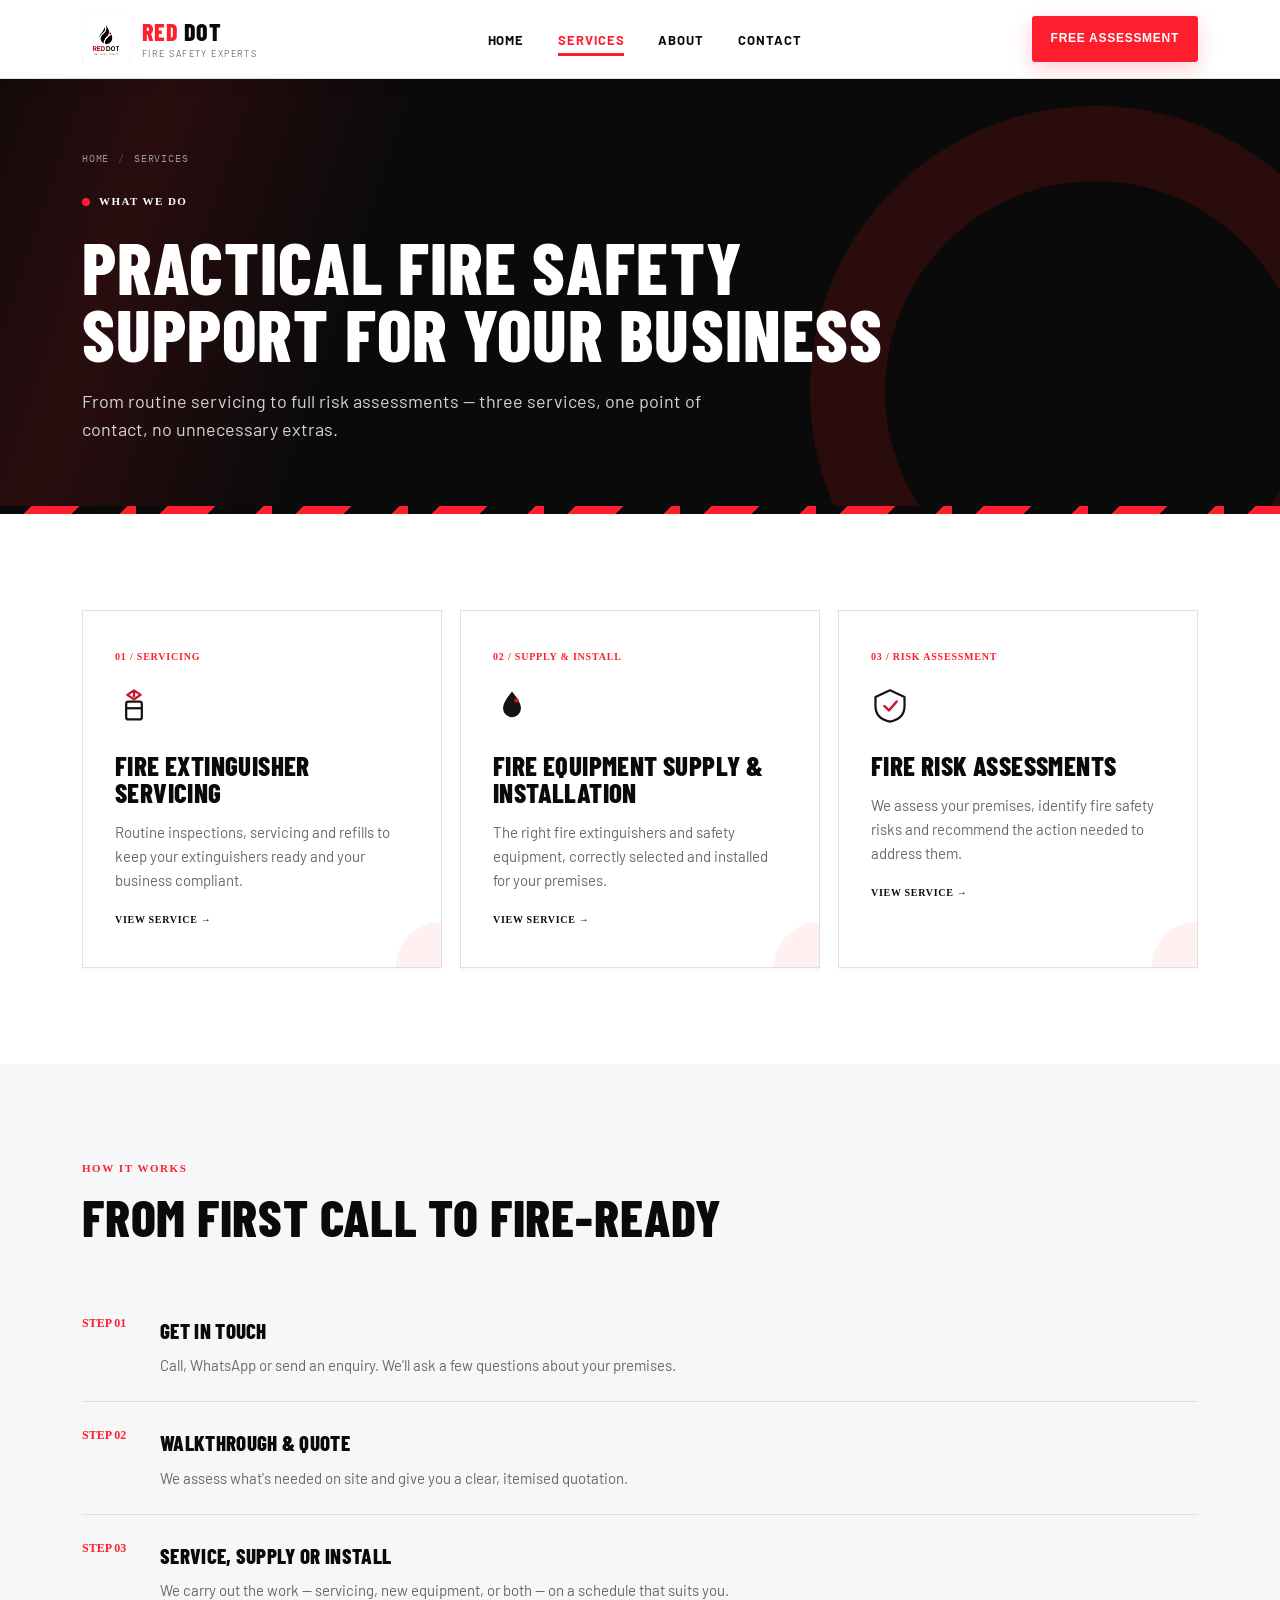
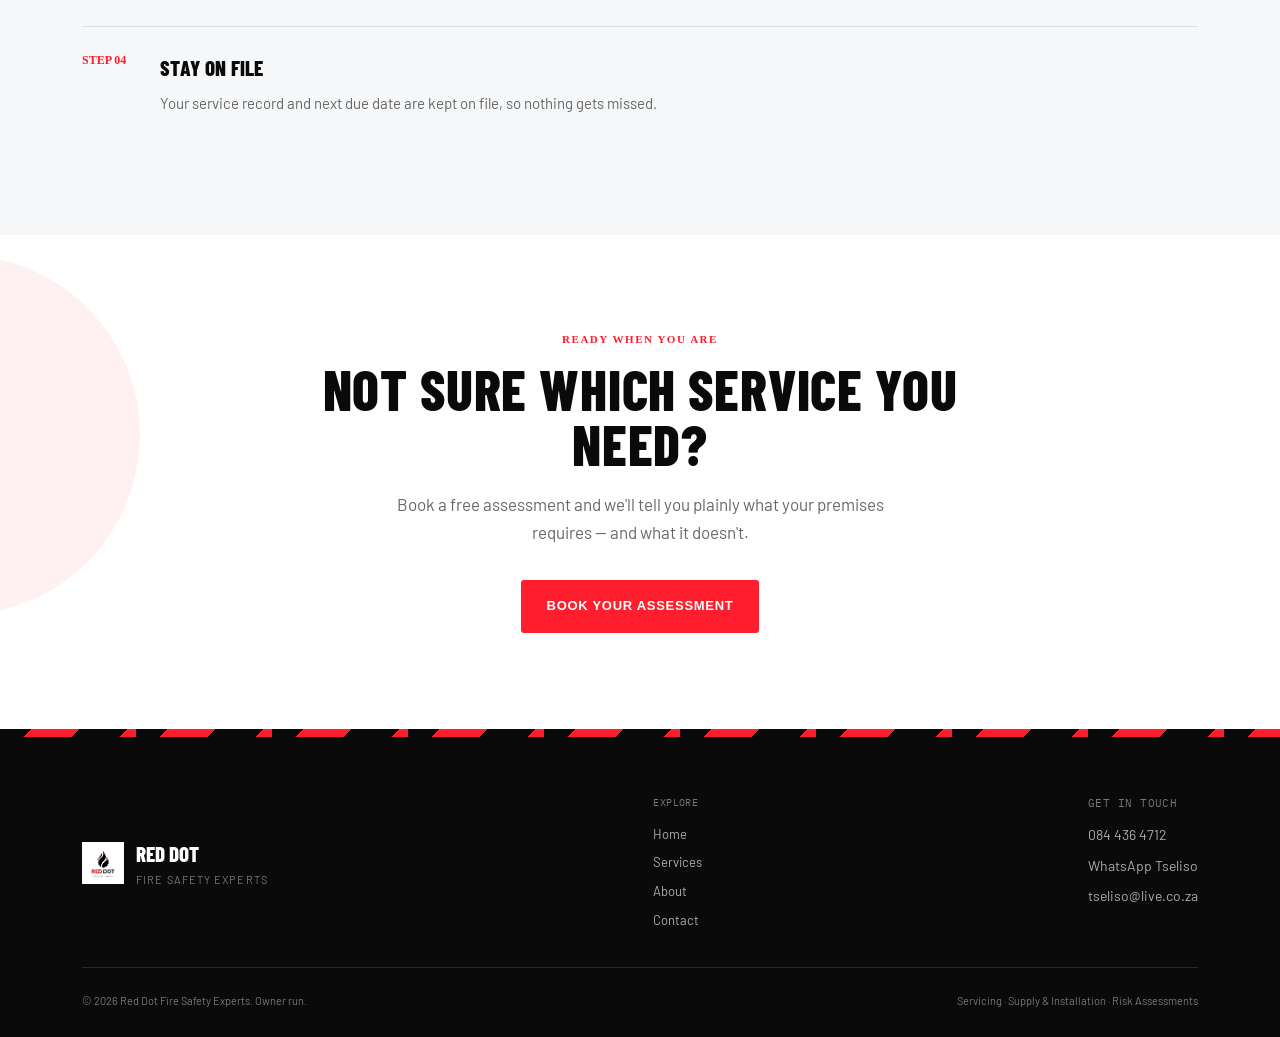
==== commit 113b823e: "Refresh page asset cache" ====
--- a/services/index.html
+++ b/services/index.html
@@ -8,7 +8,7 @@
 <link rel="preconnect" href="https://fonts.googleapis.com">
 <link rel="preconnect" href="https://fonts.gstatic.com" crossorigin>
 <link href="https://fonts.googleapis.com/css2?family=Barlow+Condensed:wght@600;700;800&family=Barlow:wght@400;500;600&family=IBM+Plex+Mono:wght@500;600&display=swap" rel="stylesheet">
-<link rel="stylesheet" href="../assets/style.css">
+<link rel="stylesheet" href="../assets/style.css?v=20260930-2">
 </head>
 <body>
 <header>
@@ -149,6 +149,6 @@
   </div>
 </footer>
 
-<script src="../assets/site.js"></script>
+<script src="../assets/site.js?v=20260930-2"></script>
 </body>
 </html>
--- a/assets/style.css
+++ b/assets/style.css
@@ -348,3 +348,142 @@
 
 /* Inline legacy colours are overridden so every page follows the new system */
 [style*="#F1ECE0"],[style*="#C9C2B4"],[style*="#B9B1A0"],[style*="#6F6858"]{color:inherit !important;}
+
+
+/* ============================================================
+   RED DOT LIVE VISUAL SYSTEM
+   Brighter signal red + motion + depth while staying static.
+   ============================================================ */
+:root{
+  --red:#FF1E2D;
+  --red-dark:#B9000B;
+  --hot-red:#FF3341;
+  --soft-red:#FFF0F2;
+  --off-white:#F5F7F9;
+  --line:#DDE1E5;
+}
+
+/* Make the brand red unmistakable */
+.brand-name .lockup .red,
+nav a.active,
+.kicker,
+.eyebrow,
+.svc-num,
+.svc-card:hover .svc-more,
+.svc-more:hover,
+.stat .num{color:var(--red);}
+.btn-primary,.nav-cta{background:var(--red);border-color:var(--red);}
+.btn-primary:hover,.nav-cta:hover{background:var(--black);border-color:var(--black);}
+
+/* Energetic signal strip */
+.hazard{
+  background:repeating-linear-gradient(
+    -45deg,
+    var(--red) 0 18px,
+    var(--red) 18px 34px,
+    var(--black) 34px 52px,
+    var(--black) 52px 68px
+  );
+  background-size:136px 136px;
+  animation:hazardShift 5s linear infinite;
+}
+.hazard.thin{background-size:96px 96px;}
+@keyframes hazardShift{to{background-position:136px 0;}}
+
+/* Header gets a little more presence */
+header{box-shadow:0 3px 18px rgba(0,0,0,.06);}
+.nav-cta{box-shadow:0 7px 20px rgba(255,30,45,.22);}
+.nav-cta:hover{box-shadow:none;}
+
+/* Hero motion */
+.hero::before{
+  border-color:rgba(255,30,45,.10);
+  animation:orbitGlow 9s ease-in-out infinite;
+}
+@keyframes orbitGlow{
+  0%,100%{transform:scale(1) rotate(0deg);}
+  50%{transform:scale(1.06) rotate(8deg);}
+}
+.hero-inner > div:first-child{animation:heroIn .75s ease both;}
+.flame-stage{animation:heroVisualIn .9s .12s ease both;}
+.flame-stage svg{
+  animation:flameFloat 4.5s ease-in-out infinite;
+  transform-origin:50% 55%;
+}
+.flame-stage::before{
+  background:radial-gradient(circle at 50% 42%,#262626 0%,#090909 68%);
+  box-shadow:0 25px 70px rgba(0,0,0,.18);
+}
+@keyframes heroIn{from{opacity:0;transform:translateX(-24px)}to{opacity:1;transform:none}}
+@keyframes heroVisualIn{from{opacity:0;transform:translateX(24px) scale(.96)}to{opacity:1;transform:none}}
+@keyframes flameFloat{0%,100%{transform:translateY(0) rotate(-1deg)}50%{transform:translateY(-12px) rotate(1deg)}}
+
+/* Red Dot's inspection card feels active */
+.tag-card{border:1px solid #2a2a2a;box-shadow:0 24px 70px rgba(0,0,0,.18);}
+.tag-card::before{height:6px;background:linear-gradient(90deg,var(--red),var(--hot-red),var(--red));background-size:200% 100%;animation:redFlow 2.8s linear infinite;}
+@keyframes redFlow{to{background-position:200% 0}}
+.tag-status .pip{background:#35d477;box-shadow:0 0 0 0 rgba(53,212,119,.5);animation:statusPulse 1.8s infinite;}
+@keyframes statusPulse{70%{box-shadow:0 0 0 9px rgba(53,212,119,0)}100%{box-shadow:0 0 0 0 rgba(53,212,119,0)}}
+
+/* Cards feel clickable, not static */
+.svc-card{
+  overflow:hidden;
+  box-shadow:0 4px 0 rgba(0,0,0,.02);
+}
+.svc-card::after{
+  content:"";
+  position:absolute;
+  width:90px;height:90px;
+  right:-45px;bottom:-45px;
+  border-radius:50%;
+  background:var(--soft-red);
+  transition:transform .35s ease,background .35s ease;
+}
+.svc-card:hover::after{transform:scale(2.8);background:rgba(255,30,45,.07);}
+.svc-card:hover h3{color:var(--red);transition:color .2s ease;}
+.svc-icon{transition:transform .25s ease;}
+.svc-card:hover .svc-icon{transform:translateY(-4px) scale(1.06);}
+
+/* Page banners get a moving red signal */
+.page-banner::before{
+  content:"";
+  position:absolute;
+  left:-160px;top:0;
+  width:520px;height:100%;
+  background:linear-gradient(90deg,transparent,rgba(255,30,45,.13),transparent);
+  transform:skewX(-18deg);
+  animation:bannerScan 7s ease-in-out infinite;
+}
+@keyframes bannerScan{0%,35%{left:-600px}65%,100%{left:110%}}
+
+/* Quote band becomes a brand statement */
+.quote-band{background:linear-gradient(120deg,var(--red) 0%,#E31321 55%,var(--red-dark) 100%);}
+.quote-band::after{border-color:rgba(255,255,255,.13);animation:quoteRing 8s ease-in-out infinite;}
+@keyframes quoteRing{50%{transform:scale(1.12) rotate(12deg)}}
+
+/* CTA has a subtle red energy wash */
+.cta{position:relative;overflow:hidden;}
+.cta::before{
+  content:"";position:absolute;width:360px;height:360px;
+  left:-220px;top:20px;border-radius:50%;
+  background:rgba(255,30,45,.06);
+}
+.cta-inner{position:relative;z-index:1;}
+
+/* Reveal cards with a tiny stagger */
+.svc-grid .svc-card:nth-child(1){transition-delay:.04s}
+.svc-grid .svc-card:nth-child(2){transition-delay:.10s}
+.svc-grid .svc-card:nth-child(3){transition-delay:.16s}
+
+/* Accessible motion fallback */
+@media(prefers-reduced-motion:reduce){
+  .hazard,.hero::before,.flame-stage svg,.tag-card::before,.tag-status .pip,.page-banner::before,.quote-band::after{animation:none;}
+  .hero-inner > div:first-child,.flame-stage{animation:none;}
+}
+
+/* Mobile keeps the same energy without excess movement */
+@media(max-width:640px){
+  .hero h1{font-size:clamp(48px,16vw,72px);}
+  .hero-inner{padding-top:58px;}
+  .hazard{height:7px;}
+}
